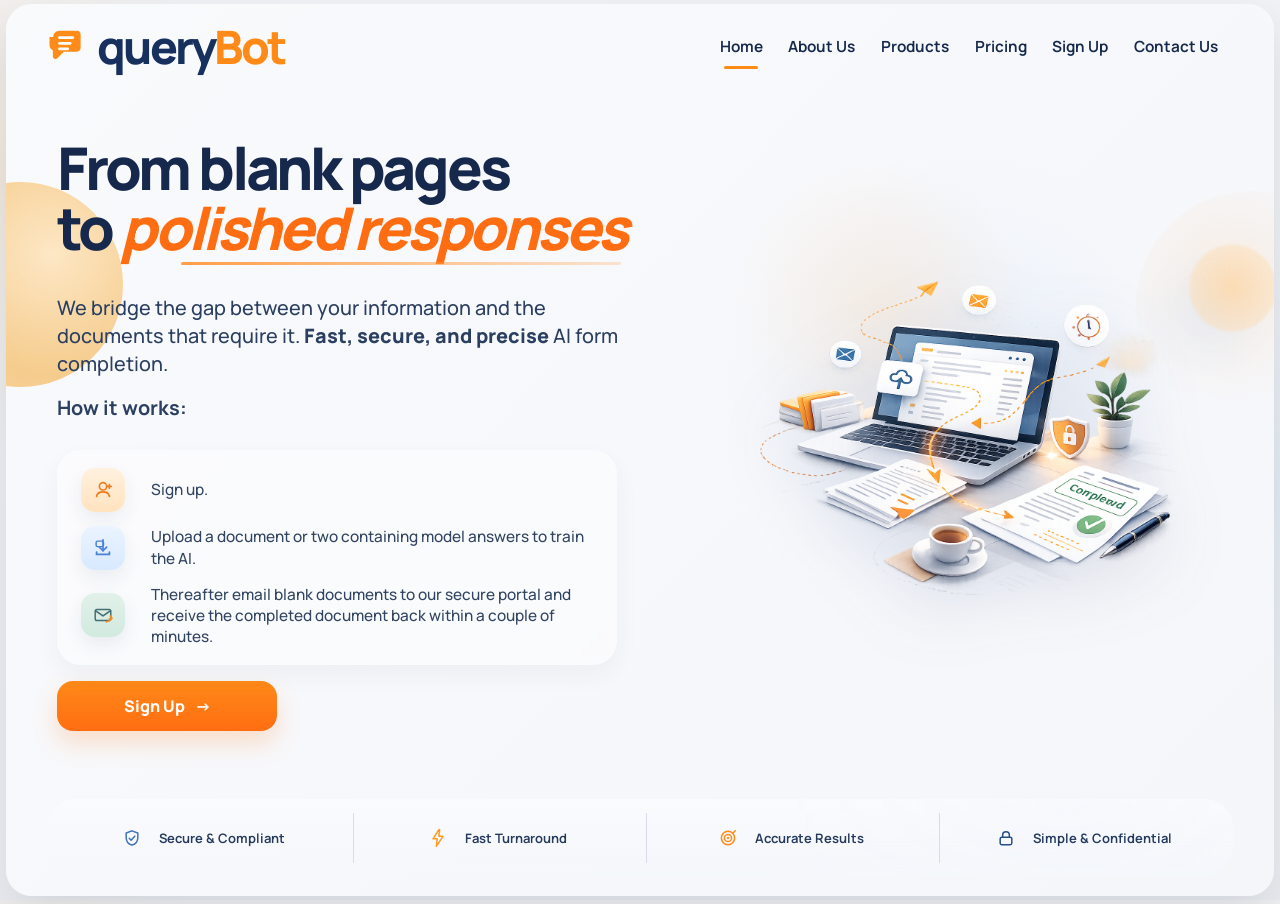
==== wwwroot/index.html @ a8f4ccbf "Initial commit — landing page and sign-up portal ASP.NET Core 8.0 static-file server with index.html" ====
<!doctype html>
<html lang="en">
<head>
  <meta charset="UTF-8" />
  <meta name="viewport" content="width=device-width, initial-scale=1.0" />
  <title>queryBot</title>
  <link rel="preconnect" href="https://fonts.googleapis.com">
  <link rel="preconnect" href="https://fonts.gstatic.com" crossorigin>
  <link href="https://fonts.googleapis.com/css2?family=Manrope:wght@400;500;600;700;800&display=swap" rel="stylesheet">
  <link rel="stylesheet" href="styles.css" />
</head>
<body>
  <div class="page-shell">
    <div class="blob blob-left"></div>
    <div class="blob blob-right"></div>

    <header class="topbar">
        <a class="brand" href="index.html">
            <span class="brand-mark" aria-hidden="true">
                <svg viewBox="0 0 64 64" xmlns="http://www.w3.org/2000/svg">
                    <path d="M10 16c0-5.5 4.5-10 10-10h28c3.2 0 5.8 2.6 5.8 5.8v21.9c0 3.2-2.6 5.8-5.8 5.8H27L16 50.2c-2.5 2.4-6.6.6-6.6-2.9v-9.9A9.8 9.8 0 0 1 4 28.9V16h6z" fill="#ff8b18" />
                    <path d="M20 17h21" stroke="#fff" stroke-width="4.4" stroke-linecap="round" />
                    <path d="M20 26h17" stroke="#fff" stroke-width="4.4" stroke-linecap="round" />
                    <path d="M20 35h13" stroke="#fff" stroke-width="4.4" stroke-linecap="round" />
                </svg>
            </span>
            <span class="brand-text"><span class="brand-dark">query</span><span class="brand-accent">Bot</span></span>
        </a>

        <nav class="nav">
            <a class="active" href="#">Home</a>
            <a href="#">About Us</a>
            <a href="#">Products</a>
            <a href="#">Pricing</a>
            <a href="signup.html">Sign Up</a>
            <a href="#">Contact Us</a>
        </nav>
    </header>

    <main class="hero">
        <section class="hero-copy">
            <h1>
                From <span class="dark-keep">blank pages</span><br />
                to <span class="accent-script">polished responses</span>
            </h1>

            <p class="intro">
                We bridge the gap between your information and the documents that require it.
                <strong>Fast, secure, and precise</strong> AI form completion.
            </p>

            <p class="how-it-works"><strong>How it works:</strong></p>

            <div class="steps">
                <div class="step">
                    <div class="step-icon warm">
                        <svg viewBox="0 0 24 24" aria-hidden="true"><path d="M12 4a4 4 0 1 1 0 8 4 4 0 0 1 0-8Zm-7 15c.5-3.2 3.5-5 7-5s6.5 1.8 7 5" fill="none" stroke="currentColor" stroke-width="1.8" stroke-linecap="round" /><path d="M19 6v4m-2-2h4" fill="none" stroke="currentColor" stroke-width="1.8" stroke-linecap="round" /></svg>
                    </div>
                    <div class="step-text">Sign up.</div>
                </div>

                <div class="step">
                    <div class="step-icon cool">
                        <svg viewBox="0 0 24 24" aria-hidden="true"><path d="M12 3v12" fill="none" stroke="currentColor" stroke-width="1.9" stroke-linecap="round" /><path d="m8 11 4 4 4-4" fill="none" stroke="currentColor" stroke-width="1.9" stroke-linecap="round" stroke-linejoin="round" /><path d="M5 16.5V19h14v-2.5" fill="none" stroke="currentColor" stroke-width="1.9" stroke-linecap="round" /><rect x="4.5" y="4.5" width="8" height="6" rx="1.5" fill="none" stroke="currentColor" stroke-width="1.6" /></svg>
                    </div>
                    <div class="step-text">Upload a document or two containing model answers to train the AI.</div>
                </div>

                <div class="step">
                    <div class="step-icon mint">
                        <svg viewBox="0 0 24 24" aria-hidden="true"><path d="M4 7.5 12 13l8-5.5" fill="none" stroke="currentColor" stroke-width="1.8" stroke-linecap="round" stroke-linejoin="round" /><rect x="3.5" y="6" width="17" height="12" rx="2" fill="none" stroke="currentColor" stroke-width="1.6" /><path d="M15.6 19.5c2.4-.4 4.5-1.6 5.8-3.6" fill="none" stroke="#ff8b18" stroke-width="1.8" stroke-linecap="round" /><path d="m20 13.2 1.8 2.4-2.8.5" fill="none" stroke="#ff8b18" stroke-width="1.8" stroke-linecap="round" stroke-linejoin="round" /></svg>
                    </div>
                    <div class="step-text">Thereafter email blank documents to our secure portal and receive the completed document back within a couple of minutes.</div>
                </div>
            </div>

            <a class="btn btn-main" href="signup.html">Sign Up <span aria-hidden="true">→</span></a>
        </section>

      <section class="hero-art" aria-hidden="true">
        <img src="assets/hero-right.png" alt="" />
      </section>
    </main>

    <section class="trust-bar" aria-label="Key benefits">
      <div class="trust-item">
        <span class="trust-icon">
          <svg viewBox="0 0 24 24"><path d="M12 3.5 19 6v5.3c0 4.2-2.7 7.9-7 9.2-4.3-1.3-7-5-7-9.2V6l7-2.5Z" fill="none" stroke="currentColor" stroke-width="1.8"/><path d="m8.7 12.4 2.2 2.2 4.4-4.8" fill="none" stroke="currentColor" stroke-width="1.8" stroke-linecap="round" stroke-linejoin="round"/></svg>
        </span>
        <span>Secure &amp; Compliant</span>
      </div>
      <div class="trust-item">
        <span class="trust-icon">
          <svg viewBox="0 0 24 24"><path d="M13 2 6 13h5l-1 9 8-12h-5l1-8Z" fill="none" stroke="currentColor" stroke-width="1.8" stroke-linejoin="round"/></svg>
        </span>
        <span>Fast Turnaround</span>
      </div>
      <div class="trust-item">
        <span class="trust-icon">
          <svg viewBox="0 0 24 24"><circle cx="12" cy="12" r="8" fill="none" stroke="currentColor" stroke-width="1.8"/><circle cx="12" cy="12" r="4.3" fill="none" stroke="currentColor" stroke-width="1.8"/><circle cx="12" cy="12" r="1.4" fill="currentColor"/><path d="m17.7 6.2 3.1-3" fill="none" stroke="currentColor" stroke-width="1.8" stroke-linecap="round"/></svg>
        </span>
        <span>Accurate Results</span>
      </div>
      <div class="trust-item">
        <span class="trust-icon">
          <svg viewBox="0 0 24 24"><rect x="5" y="11" width="14" height="9" rx="2" fill="none" stroke="currentColor" stroke-width="1.8"/><path d="M8 11V8.5a4 4 0 0 1 8 0V11" fill="none" stroke="currentColor" stroke-width="1.8" stroke-linecap="round"/></svg>
        </span>
        <span>Simple &amp; Confidential</span>
      </div>
    </section>
  </div>
</body>
</html>
---- wwwroot/styles.css ----
:root{
  --page:#efeff2;
  --panel1:#f9fafc;
  --panel2:#f5f6fa;
  --ink:#16284b;
  --muted:#324765;
  --orange:#ff8a18;
  --orangeDeep:#ff6d12;
  --blueGlow:#dcecff;
  --softLine:#e6e8ef;
  --shadow:0 22px 48px rgba(28,38,60,.12);
  --shellPadX:clamp(18px, 3.2vw, 44px);
  --shellPadY:clamp(14px, 2.2vh, 28px);
}
*{box-sizing:border-box}
html,body{height:100%}
body{
  margin:0;
  font-family:"Manrope",system-ui,sans-serif;
  color:var(--ink);
  background:
    radial-gradient(circle at left 20%, rgba(255,186,102,.16), transparent 18%),
    radial-gradient(circle at right 55%, rgba(166,201,246,.14), transparent 18%),
    linear-gradient(180deg,#f1f2f5 0%, #eceef2 100%);
}
a{text-decoration:none;color:inherit}
img{max-width:100%;display:block}

.page-shell{
  position:relative;
  width:min(1460px, calc(100vw - 12px));
  min-height:min(960px, calc(100dvh - 8px));
  margin:4px auto;
  padding:var(--shellPadY) var(--shellPadX);
  overflow:hidden;
  border-radius:clamp(20px, 2vw, 34px);
  background:
    radial-gradient(circle at 69% 34%, rgba(255,191,124,.18), transparent 14%),
    radial-gradient(circle at 75% 43%, rgba(178,214,255,.18), transparent 22%),
    linear-gradient(135deg,var(--panel1),var(--panel2));
  box-shadow:var(--shadow);
  display:grid;
  grid-template-rows:auto 1fr auto;
  gap:clamp(12px, 1.6vh, 20px);
}

.blob,.dots{position:absolute;pointer-events:none}
.blob-left{
  left:-88px; top:20%;
  width:clamp(170px, 16vw, 235px); height:clamp(170px, 16vw, 235px);
  border-radius:50%;
  background:radial-gradient(circle at 65% 35%, rgba(255,225,179,.75), rgba(244,190,106,.76) 64%, rgba(244,190,106,.64) 100%);
}
.blob-right{
  right:-92px; top:21%;
  width:clamp(180px, 18vw, 255px); height:clamp(180px, 18vw, 255px);
  border-radius:50%;
  background:
    radial-gradient(circle at 42% 42%, rgba(255,215,165,.76), rgba(255,215,165,.38) 22%, transparent 24%),
    radial-gradient(circle at 32% 52%, rgba(173,210,255,.2), transparent 34%),
    radial-gradient(circle at 40% 40%, rgba(255,184,105,.16), transparent 62%);
}
.dots{
  width:80px; height:80px; opacity:.45;
  background-image:radial-gradient(rgba(255,144,25,.34) 1.15px, transparent 1.15px);
  background-size:12px 12px;
}
.dots-top{top:12%; right:3%}
.dots-left{left:2%; top:53%}

.topbar{
  position:relative; z-index:2;
  display:flex; align-items:center; justify-content:space-between;
  gap:18px;
  min-height:0;
}
.brand{display:flex; align-items:center; gap:10px; min-width:0}
.brand-mark{
  width:clamp(40px, 3.1vw, 52px);
  height:clamp(40px, 3.1vw, 52px);
  display:inline-block;
  flex:0 0 auto;
}
.brand-mark svg{width:100%; height:100%; display:block}
.brand-text{
  font-size:clamp(32px, 3.6vw, 48px);
  line-height:1;
  letter-spacing:-.055em;
  font-weight:800;
}
.brand-dark{color:#18305d}
.brand-accent{color:var(--orange)}

.nav{
  display:flex;
  flex-wrap:wrap;
  justify-content:center;
  gap:clamp(16px, 2vw, 32px);
  margin-left:auto;
  margin-right:clamp(10px, 1.2vw, 18px);
}
.nav a{
  position:relative;
  color:#16284b;
  font-weight:650;
  font-size:clamp(14px, 1.2vw, 16px);
}
.nav a.active::after{
  content:"";
  position:absolute;
  left:50%;
  transform:translateX(-50%);
  bottom:clamp(-12px, -1.1vw, -8px);
  width:34px; height:3px;
  border-radius:999px; background:var(--orange);
}

.btn{
  display:inline-flex; align-items:center; justify-content:center; gap:10px;
  color:#fff; font-weight:800;
  background:linear-gradient(180deg,var(--orange),var(--orangeDeep));
  box-shadow:0 12px 24px rgba(255,127,28,.22);
  white-space:nowrap;
}
.btn-top{
  min-width:clamp(116px, 10vw, 142px);
  height:clamp(44px, 4.6vw, 56px);
  border-radius:16px;
  font-size:clamp(15px, 1.3vw, 18px);
  padding:0 20px;
}

.hero{
  position:relative; z-index:2;
  display:grid;
  grid-template-columns:minmax(0, 1.02fr) minmax(320px, .98fr);
  align-items:center;
  gap:clamp(20px, 2.4vw, 38px);
  min-height:0;
}

.hero-copy{
  padding-left:clamp(6px, .8vw, 14px);
  min-width:0;
}

.hero-copy h1 {
  margin: 0 0 clamp(36px, 4vh, 48px);
  font-size: clamp(40px, 4.6vw, 62px);
  line-height: 1.02;
  letter-spacing: -.055em;
  font-weight: 800;
}
.hero-copy h1 .dark-keep{color:var(--ink)}

.accent-script{
  display:inline-block;
  color:var(--orangeDeep);
  font-style:italic;
  position:relative;
}
.accent-script::after{
  content:"";
  position:absolute;
  left:12%;
  right:1%;
  bottom:-.12em;
  height:3px;
  border-radius:999px;
  background:linear-gradient(90deg, rgba(255,150,55,.92), rgba(255,150,55,.22));
  transform:skewX(-12deg);
}

.how-it-works {
    margin: 0 0 clamp(24px, 3vh, 36px);
    color: #2b3f61;
    font-size: clamp(16px, 1.55vw, 20px);
    line-height: 1.42;
    font-weight: 500;
}

.intro{
  margin:0 0 clamp(14px, 1.8vh, 20px);
  max-width:62ch;
  color:#2b3f61;
  font-size:clamp(16px, 1.55vw, 20px);
  line-height:1.42;
  font-weight:500;
}
.intro strong{font-weight:800}

.steps{
  position:relative;
  width:min(100%, 560px);
  padding:clamp(14px, 1.5vw, 18px) clamp(16px, 1.9vw, 24px);
  border-radius:24px;
  background:rgba(255,255,255,.42);
  backdrop-filter:blur(4px);
  box-shadow:0 10px 24px rgba(31,52,93,.05);
}

.step {
    display: grid;
    grid-template-columns: 56px 1fr;
    gap: 14px;
    align-items: center;
}
.step + .step{margin-top:14px}
.step-icon{
  width:44px; height:44px;
  border-radius:14px;
  display:flex; align-items:center; justify-content:center;
  box-shadow:0 8px 18px rgba(31,52,93,.08);
  color:#f07c19;
}
.step-icon svg{width:22px; height:22px; display:block}
.step-icon.warm{background:linear-gradient(180deg,#fff1df,#ffe3bf)}
.step-icon.cool{background:linear-gradient(180deg,#ebf4ff,#d8e9ff); color:#4c81d8}
.step-icon.mint{background:linear-gradient(180deg,#e2f1ea,#d1eadf); color:#446d74}
.step-text{
  color:#314461;
  font-size:clamp(14px, 1.2vw, 17px);
  line-height:1.38;
  font-weight:500;
}
.step-text strong{
  font-size:inherit;
  font-weight:800;
  color:#1f3150;
}

.btn-main{
  min-width:220px;
  height:50px;
  border-radius:16px;
  margin-top:clamp(14px, 1.8vh, 20px);
  font-size:clamp(16px, 1.2vw, 18px);
  padding:0 22px;
}

.hero-art{
  position:relative;
  min-height:0;
  display:flex;
  align-items:center;
  justify-content:center;
}
.hero-art img{
  width:min(100%, 760px);
  max-height:min(55dvh, 620px);
  object-fit:contain;
  filter:drop-shadow(0 24px 34px rgba(55,75,114,.12));
}

.trust-bar{
  position:relative;
  z-index:2;
  display:grid;
  grid-template-columns:repeat(4, minmax(0, 1fr));
  gap:12px;
  padding:clamp(12px, 1.5vh, 18px) clamp(10px, 1vw, 14px);
  background:
    linear-gradient(180deg, rgba(250,251,253,.82), rgba(245,247,251,.9)),
    radial-gradient(circle at 86% 16%, rgba(160,205,255,.16), transparent 28%);
  border-radius:28px;
}
.trust-item{
  min-width:0;
  display:flex; align-items:center; justify-content:center; gap:10px;
  color:#253a5c;
  font-size:clamp(13px, 1vw, 16px);
  font-weight:650;
  text-align:center;
  padding:8px 10px;
}
.trust-item + .trust-item{border-left:1px solid #d7dce8}
.trust-icon{
  width:34px; height:34px;
  border-radius:50%;
  display:inline-flex; align-items:center; justify-content:center;
  color:#3e73b9;
  flex:0 0 auto;
}
.trust-item:nth-child(2) .trust-icon{color:#ff9a1f}
.trust-item:nth-child(3) .trust-icon{color:#ff8a18}
.trust-item:nth-child(4) .trust-icon{color:#264f87}
.trust-icon svg{width:20px; height:20px; display:block}

@media (max-width: 1180px){
  .page-shell{
    min-height:auto;
    width:min(100%, calc(100vw - 8px));
  }
  .hero{
    grid-template-columns:1fr;
    align-items:start;
  }
  .hero-copy{
    padding-left:0;
    max-width:none;
  }
  .hero-art{
    order:2;
    padding-top:4px;
  }
  .hero-art img{
    max-height:min(42dvh, 420px);
  }
  .trust-bar{
    grid-template-columns:repeat(2, minmax(0,1fr));
  }
  .trust-item:nth-child(3){
    border-left:none;
  }
}

@media (max-width: 860px){
  .page-shell{
    width:100%;
    min-height:auto;
    margin:0;
    border-radius:0;
    padding:16px;
  }
  .blob,.dots{display:none}
  .topbar{
    flex-wrap:wrap;
    justify-content:space-between;
  }
  .nav{
    order:3;
    width:100%;
    justify-content:flex-start;
    margin:0;
    gap:16px 20px;
  }
  .nav a.active::after{
    bottom:-8px;
  }
  .hero-copy h1{
    font-size:clamp(34px, 8vw, 48px);
  }
  .intro{
    font-size:16px;
  }
  .steps{
    width:100%;
  }
    .steps::before {
        content: none;
    }
  .step{
    grid-template-columns:48px 1fr;
    gap:12px;
  }
  .btn-main{
    width:100%;
  }
  .trust-bar{
    grid-template-columns:1fr;
    gap:6px;
  }
  .trust-item + .trust-item{
    border-left:none;
    border-top:1px solid #d7dce8;
  }
}

@media (max-height: 820px) and (min-width: 1181px){
  .page-shell{
    gap:10px;
    padding-top:14px;
    padding-bottom:14px;
  }
  .brand-text{font-size:clamp(28px, 3vw, 40px)}
  .hero-copy h1{font-size:clamp(34px, 4vw, 52px)}
  .intro{font-size:clamp(15px, 1.2vw, 18px); margin-bottom:12px}
  .steps{padding:12px 16px}
  .step + .step{margin-top:10px}
  .step-text{font-size:clamp(13px, .95vw, 15px)}
  .hero-art img{max-height:min(48dvh, 500px)}
  .trust-bar{padding:10px}
  .trust-item{font-size:13px}
}

.signup-form {
    display: flex;
    flex-direction: column;
    gap: 12px;
    max-width: 420px;
    margin-top: 20px;
}

    .signup-form label {
        font-weight: 600;
    }

    .signup-form input {
        padding: 12px 14px;
        border: 1px solid #d9d9d9;
        border-radius: 10px;
        font: inherit;
        width: 100%;
        box-sizing: border-box;
        background: #fff;
    }

    .signup-form .btn {
        margin-top: 12px;
        align-self: flex-start;
    }

.signup-button {
    margin-top: 16px;
    align-self: flex-start;
}
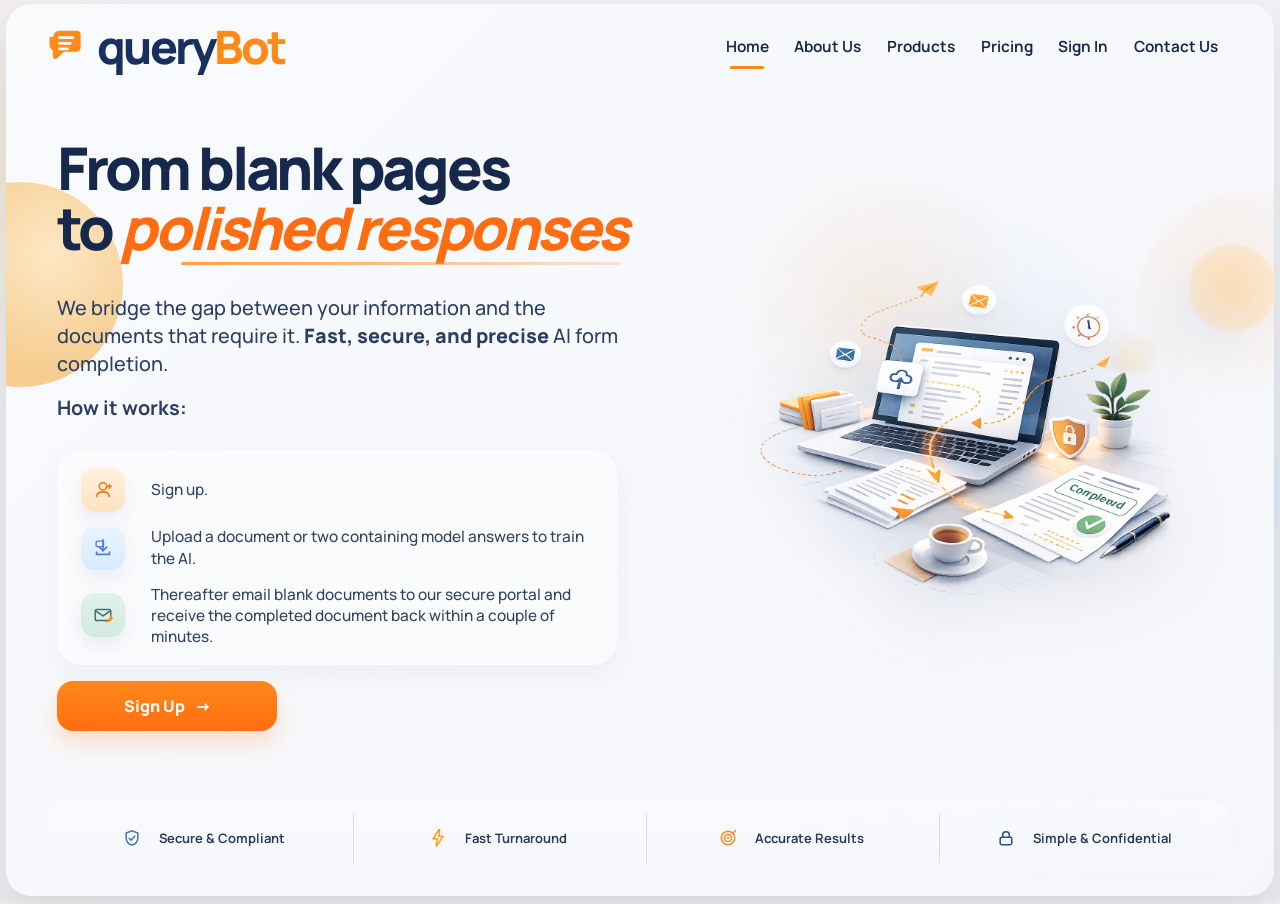
==== commit 44e6860f: "Add authenticated dashboard with Razor Pages, cookie auth, and EF Core - Converts QueryBot from stat" ====
--- a/wwwroot/index.html
+++ b/wwwroot/index.html
@@ -32,7 +32,7 @@
             <a href="#">About Us</a>
             <a href="#">Products</a>
             <a href="#">Pricing</a>
-            <a href="signup.html">Sign Up</a>
+            <a href="/Account/Login">Sign In</a>
             <a href="#">Contact Us</a>
         </nav>
     </header>
--- a/wwwroot/styles.css
+++ b/wwwroot/styles.css
@@ -413,4 +413,98 @@
 .signup-button {
     margin-top: 16px;
     align-self: flex-start;
+}
+
+/* ---- Login page ---- */
+.login-main {
+  display: flex;
+  align-items: center;
+  justify-content: center;
+}
+
+.login-card {
+  width: min(420px, 100%);
+  background: rgba(255,255,255,.72);
+  backdrop-filter: blur(8px);
+  border-radius: 24px;
+  padding: clamp(24px, 3vw, 40px);
+  box-shadow: 0 16px 40px rgba(28,38,60,.10);
+}
+
+.login-card h1 {
+  margin: 0 0 24px;
+  font-size: clamp(24px, 2.4vw, 32px);
+  font-weight: 800;
+  letter-spacing: -.04em;
+  color: var(--ink);
+}
+
+.login-fields {
+  display: flex;
+  flex-direction: column;
+  gap: 14px;
+  margin-bottom: 8px;
+}
+
+.login-fields label {
+  display: block;
+  font-weight: 600;
+  font-size: 14px;
+  margin-bottom: 6px;
+  color: var(--muted);
+}
+
+.login-fields input {
+  width: 100%;
+  padding: 12px 14px;
+  border: 1px solid var(--softLine);
+  border-radius: 10px;
+  font: inherit;
+  font-size: 15px;
+  background: #fff;
+  color: var(--ink);
+  transition: border-color .15s;
+}
+
+.login-fields input:focus {
+  outline: none;
+  border-color: var(--orange);
+}
+
+.login-error {
+  margin: 12px 0 0;
+  font-size: 14px;
+  color: #c0392b;
+  font-weight: 600;
+}
+
+.login-submit {
+  width: 100%;
+  min-width: 0;
+  margin-top: 20px;
+  border: none;
+  cursor: pointer;
+}
+
+/* ---- Nav logout button ---- */
+.nav-logout-form {
+  margin: 0;
+  padding: 0;
+  display: inline;
+}
+
+.nav-logout-btn {
+  background: none;
+  border: none;
+  padding: 0;
+  cursor: pointer;
+  font: inherit;
+  font-weight: 650;
+  font-size: clamp(14px, 1.2vw, 16px);
+  color: #16284b;
+}
+
+/* ---- Dashboard ---- */
+.dashboard-shell {
+  grid-template-rows: auto 1fr;
 }
